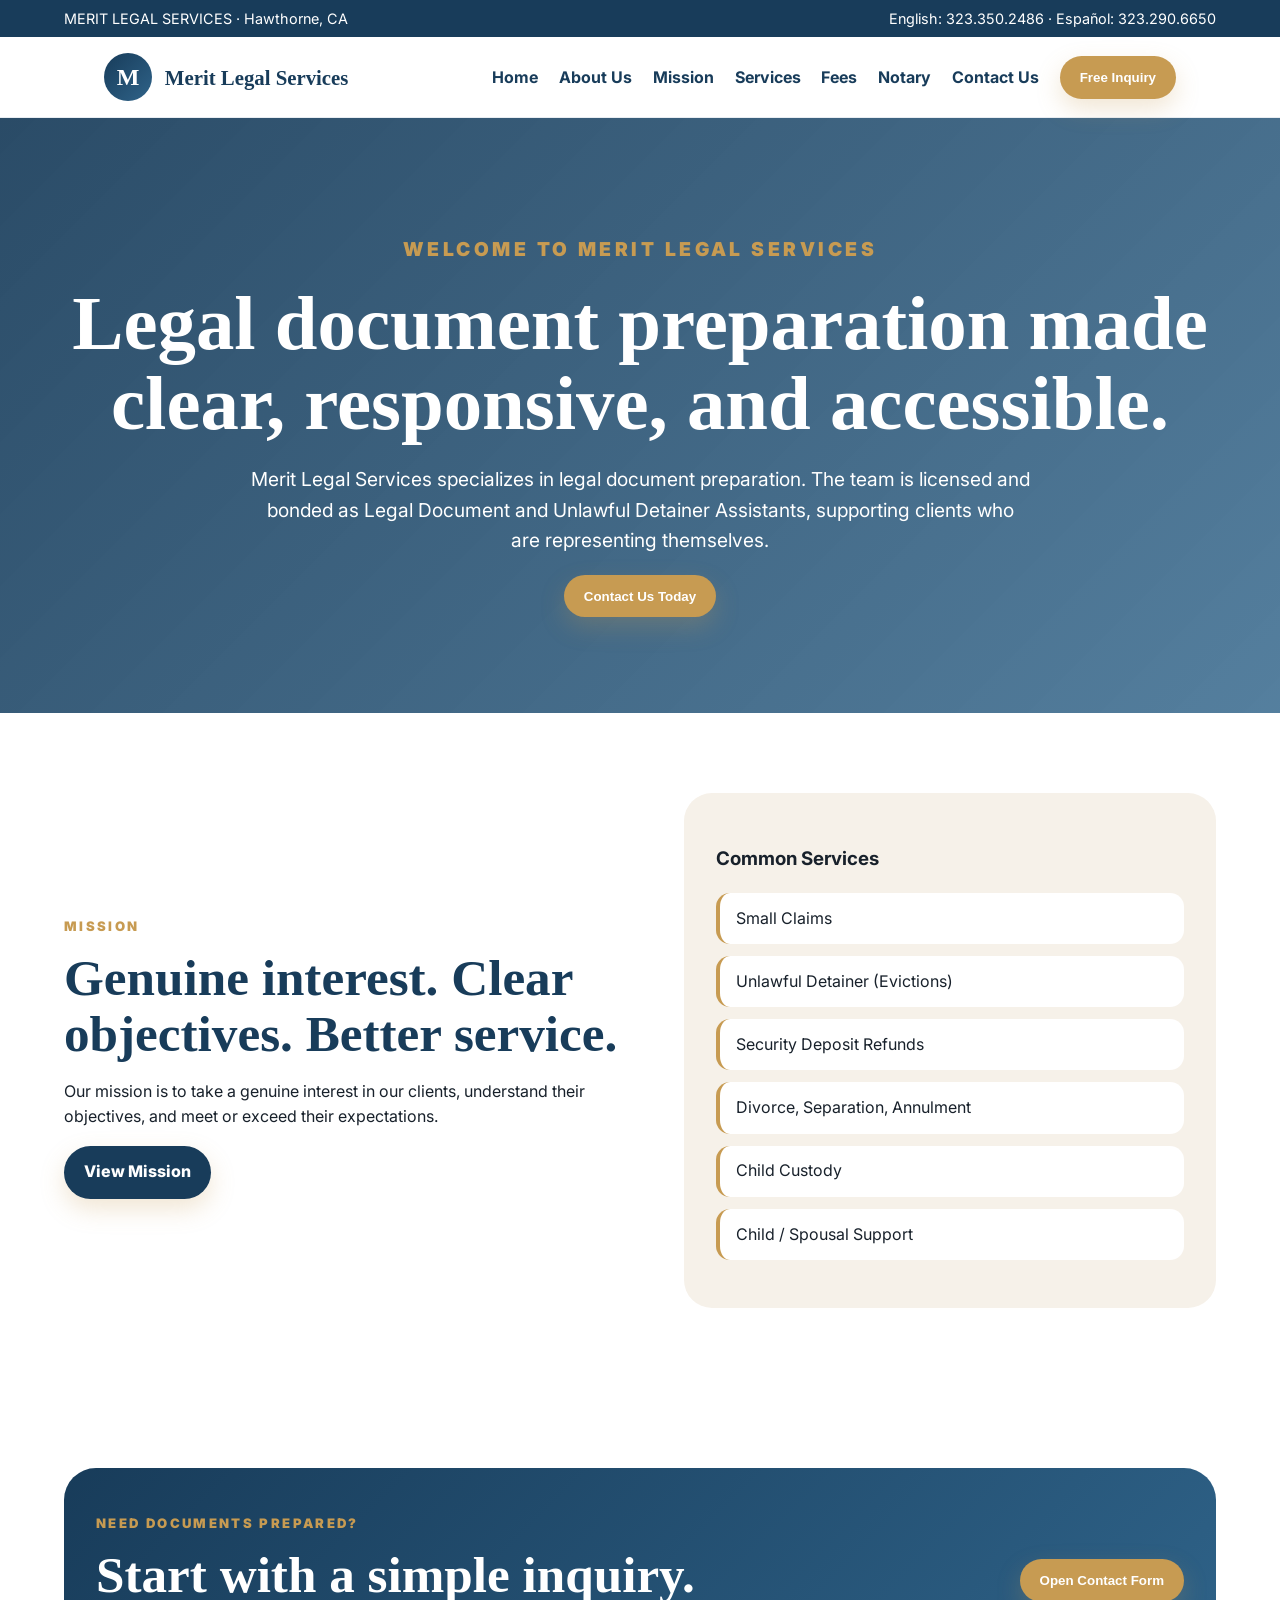
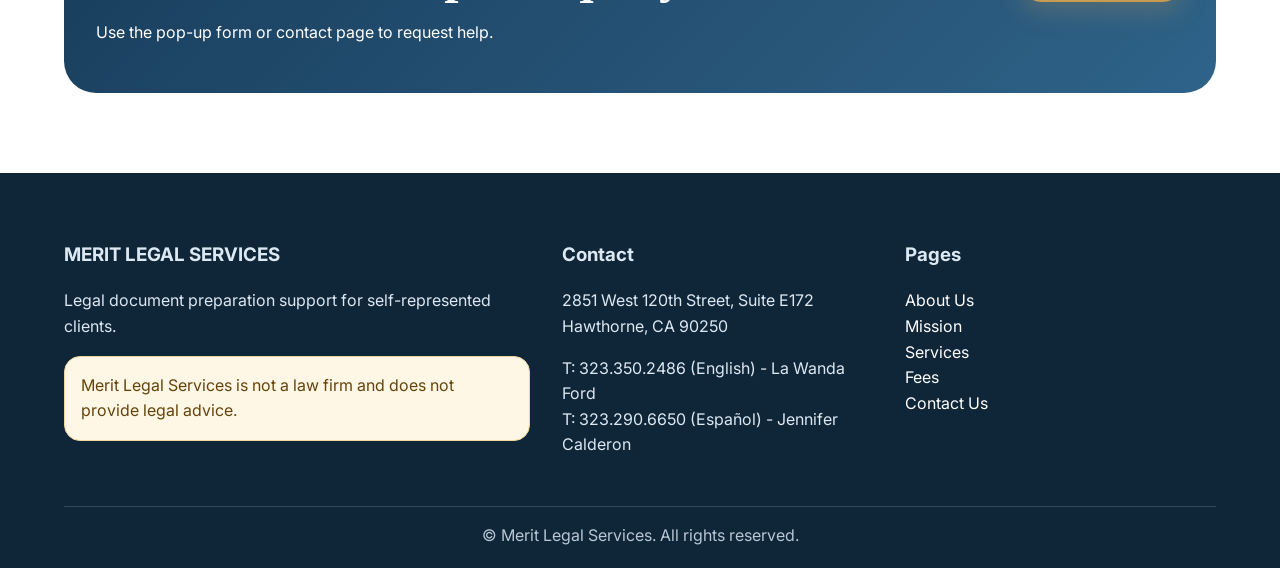
==== index.html @ 020cb0d4 "Add files via upload" ====
<!doctype html><html lang="en"><head><meta charset="utf-8"><meta name="viewport" content="width=device-width,initial-scale=1"><title>Home | Merit Legal Services</title><link rel="stylesheet" href="style.css"><link rel="preconnect" href="https://fonts.googleapis.com"><link href="https://fonts.googleapis.com/css2?family=Inter:wght@400;600;700;800&display=swap" rel="stylesheet"></head><body><div class="topbar"><span>MERIT LEGAL SERVICES · Hawthorne, CA</span><span>English: 323.350.2486 · Español: 323.290.6650</span></div><header><nav class="nav"><a class="brand" href="index.html"><span class="mark">M</span><strong>Merit Legal Services</strong></a><button class="menu" aria-label="Open menu">☰</button><div class="links"><a href="index.html">Home</a><a href="about-us.html">About Us</a><a href="mission.html">Mission</a><a href="services.html">Services</a><a href="merit-legal-services.html">Fees</a><a href="notary-public-mobile.html">Notary</a><a href="contact-us.html">Contact Us</a><button class="btn" data-open-modal>Free Inquiry</button></div></nav></header><section class="hero"><div><p class="eyebrow">Welcome to Merit Legal Services</p><h1>Legal document preparation made clear, responsive, and accessible.</h1><p>Merit Legal Services specializes in legal document preparation. The team is licensed and bonded as Legal Document and Unlawful Detainer Assistants, supporting clients who are representing themselves.</p><button class="btn" data-open-modal>Contact Us Today</button></div></section><section class="section"><div class="wrap split"><div><p class="eyebrow">Mission</p><h2 class="h2">Genuine interest. Clear objectives. Better service.</h2><p>Our mission is to take a genuine interest in our clients, understand their objectives, and meet or exceed their expectations.</p><a class="btn secondary" href="mission.html">View Mission</a></div><div class="panel"><h3>Common Services</h3><ul class="list"><li>Small Claims</li><li>Unlawful Detainer (Evictions)</li><li>Security Deposit Refunds</li><li>Divorce, Separation, Annulment</li><li>Child Custody</li><li>Child / Spousal Support</li></ul></div></div></section><section class="section"><div class="wrap cta"><div><p class="eyebrow">Need documents prepared?</p><h2 class="h2" style="color:white">Start with a simple inquiry.</h2><p>Use the pop-up form or contact page to request help.</p></div><button class="btn" data-open-modal>Open Contact Form</button></div></section><footer class="footer"><div class="footer-grid"><div><h3>MERIT LEGAL SERVICES</h3><p>Legal document preparation support for self-represented clients.</p><p class="notice">Merit Legal Services is not a law firm and does not provide legal advice.</p></div><div><h3>Contact</h3><p>2851 West 120th Street, Suite E172<br>Hawthorne, CA 90250</p><p>T: 323.350.2486 (English) - La Wanda Ford<br>T: 323.290.6650 (Español) - Jennifer Calderon</p></div><div><h3>Pages</h3><p><a href="about-us.html">About Us</a><br><a href="mission.html">Mission</a><br><a href="services.html">Services</a><br><a href="merit-legal-services.html">Fees</a><br><a href="contact-us.html">Contact Us</a></p></div></div><div class="small">© Merit Legal Services. All rights reserved.</div></footer><div class="modal"><div class="modal-box"><button class="close" data-close-modal>×</button><p class="eyebrow">Quick Contact</p><h2 class="h2">Request help</h2><form class="form"><input required placeholder="Full Name"><input required type="email" placeholder="Email Address"><input placeholder="Phone Number"><select><option>Legal Document Preparation</option><option>Unlawful Detainer / Eviction</option><option>Notary Public Mobile</option><option>Other</option></select><textarea placeholder="How can Merit Legal Services help?"></textarea><button class="btn" type="submit">Submit Inquiry</button></form></div></div><div class="toast">Thank you — this demo form is ready to connect to your email service.</div><script src="script.js"></script></body></html>
---- style.css ----
:root{--navy:#183c5a;--blue:#2f6389;--gold:#c79b52;--cream:#f6f1e9;--ink:#18212b;--muted:#657381;--white:#fff;--shadow:0 18px 55px rgba(24,60,90,.16)}*{box-sizing:border-box}body{margin:0;font-family:Inter,Arial,sans-serif;color:var(--ink);background:#fff;line-height:1.6}a{color:inherit}header{position:sticky;top:0;z-index:10;background:rgba(255,255,255,.95);backdrop-filter:blur(14px);border-bottom:1px solid #e8edf2}.topbar{background:var(--navy);color:#fff;font-size:.9rem;padding:.45rem 5%;display:flex;justify-content:space-between;gap:1rem;flex-wrap:wrap}.nav{display:flex;align-items:center;justify-content:space-between;padding:1rem 5%;max-width:1200px;margin:auto}.brand{display:flex;align-items:center;gap:.8rem;text-decoration:none}.mark{width:48px;height:48px;border-radius:50%;display:grid;place-items:center;background:linear-gradient(135deg,var(--navy),var(--blue));color:#fff;font-family:Georgia,serif;font-size:1.5rem;font-weight:bold}.brand strong{font-family:Georgia,serif;font-size:1.3rem;color:var(--navy)}.links{display:flex;gap:1.3rem;align-items:center}.links a{text-decoration:none;font-weight:700;color:var(--navy)}.links a:hover{color:var(--gold)}.menu{display:none;background:none;border:0;font-size:2rem;color:var(--navy)}.btn{border:0;border-radius:999px;background:var(--gold);color:#fff;padding:.85rem 1.25rem;font-weight:800;cursor:pointer;text-decoration:none;display:inline-flex;align-items:center;justify-content:center;box-shadow:0 10px 24px rgba(199,155,82,.25)}.btn.secondary{background:var(--navy)}.hero{background:linear-gradient(135deg,rgba(24,60,90,.92),rgba(47,99,137,.82)),url('https://images.unsplash.com/photo-1589829545856-d10d557cf95f?auto=format&fit=crop&w=1800&q=80') center/cover;min-height:560px;color:#fff;display:grid;place-items:center;text-align:center;padding:6rem 5%}.hero h1{font-family:Georgia,serif;font-size:clamp(2.3rem,6vw,5rem);line-height:1.05;margin:0}.hero p{max-width:780px;margin:1.2rem auto;font-size:1.2rem}.section{padding:5rem 5%}.wrap{max-width:1200px;margin:auto}.eyebrow{text-transform:uppercase;letter-spacing:.18em;color:var(--gold);font-weight:900;font-size:.82rem}.h2{font-family:Georgia,serif;color:var(--navy);font-size:clamp(2rem,4vw,3.2rem);line-height:1.1;margin:.35rem 0 1rem}.grid{display:grid;grid-template-columns:repeat(3,1fr);gap:1.2rem}.card{background:#fff;border:1px solid #e8edf2;border-radius:24px;padding:1.5rem;box-shadow:var(--shadow)}.card h3{color:var(--navy);margin-top:0}.split{display:grid;grid-template-columns:1.05fr .95fr;gap:2rem;align-items:center}.panel{background:var(--cream);border-radius:28px;padding:2rem}.list{display:grid;gap:.75rem;margin:1rem 0;padding:0;list-style:none}.list li{padding:.8rem 1rem;background:#fff;border-radius:14px;border-left:4px solid var(--gold)}.fees{width:100%;border-collapse:collapse;background:#fff;border-radius:22px;overflow:hidden;box-shadow:var(--shadow)}.fees th{background:var(--navy);color:#fff;text-align:left}.fees th,.fees td{padding:1rem;border-bottom:1px solid #e8edf2;vertical-align:top}.cta{background:linear-gradient(135deg,var(--navy),var(--blue));color:#fff;border-radius:32px;padding:2rem;display:flex;align-items:center;justify-content:space-between;gap:1rem}.form{display:grid;gap:1rem}.form input,.form select,.form textarea{width:100%;padding:1rem;border:1px solid #d7e0e8;border-radius:14px;font:inherit}.form textarea{min-height:130px}.notice{background:#fff7e6;border:1px solid #f1d69d;border-radius:16px;padding:1rem;color:#64430a}.footer{background:#0f2538;color:#dce8f2;padding:3rem 5% 1.2rem}.footer-grid{max-width:1200px;margin:auto;display:grid;grid-template-columns:1.5fr 1fr 1fr;gap:2rem}.footer a{color:#fff;text-decoration:none}.small{border-top:1px solid rgba(255,255,255,.15);margin-top:2rem;padding-top:1rem;text-align:center;color:#b8c7d5}.modal{position:fixed;inset:0;background:rgba(0,0,0,.55);display:none;align-items:center;justify-content:center;z-index:99;padding:1rem}.modal.open{display:flex}.modal-box{background:#fff;border-radius:24px;max-width:560px;width:100%;padding:1.5rem;position:relative}.close{position:absolute;right:1rem;top:1rem;border:0;background:#eef3f8;border-radius:50%;width:36px;height:36px;font-size:1.3rem;cursor:pointer}.toast{position:fixed;right:1rem;bottom:1rem;background:var(--navy);color:#fff;padding:1rem 1.2rem;border-radius:16px;display:none;z-index:120}.toast.show{display:block}@media(max-width:850px){.links{display:none;position:absolute;top:100%;left:0;right:0;background:#fff;flex-direction:column;padding:1rem;border-bottom:1px solid #e8edf2}.links.open{display:flex}.menu{display:block}.grid,.split,.footer-grid{grid-template-columns:1fr}.cta{display:block}.hero{min-height:480px}.topbar{display:none}}
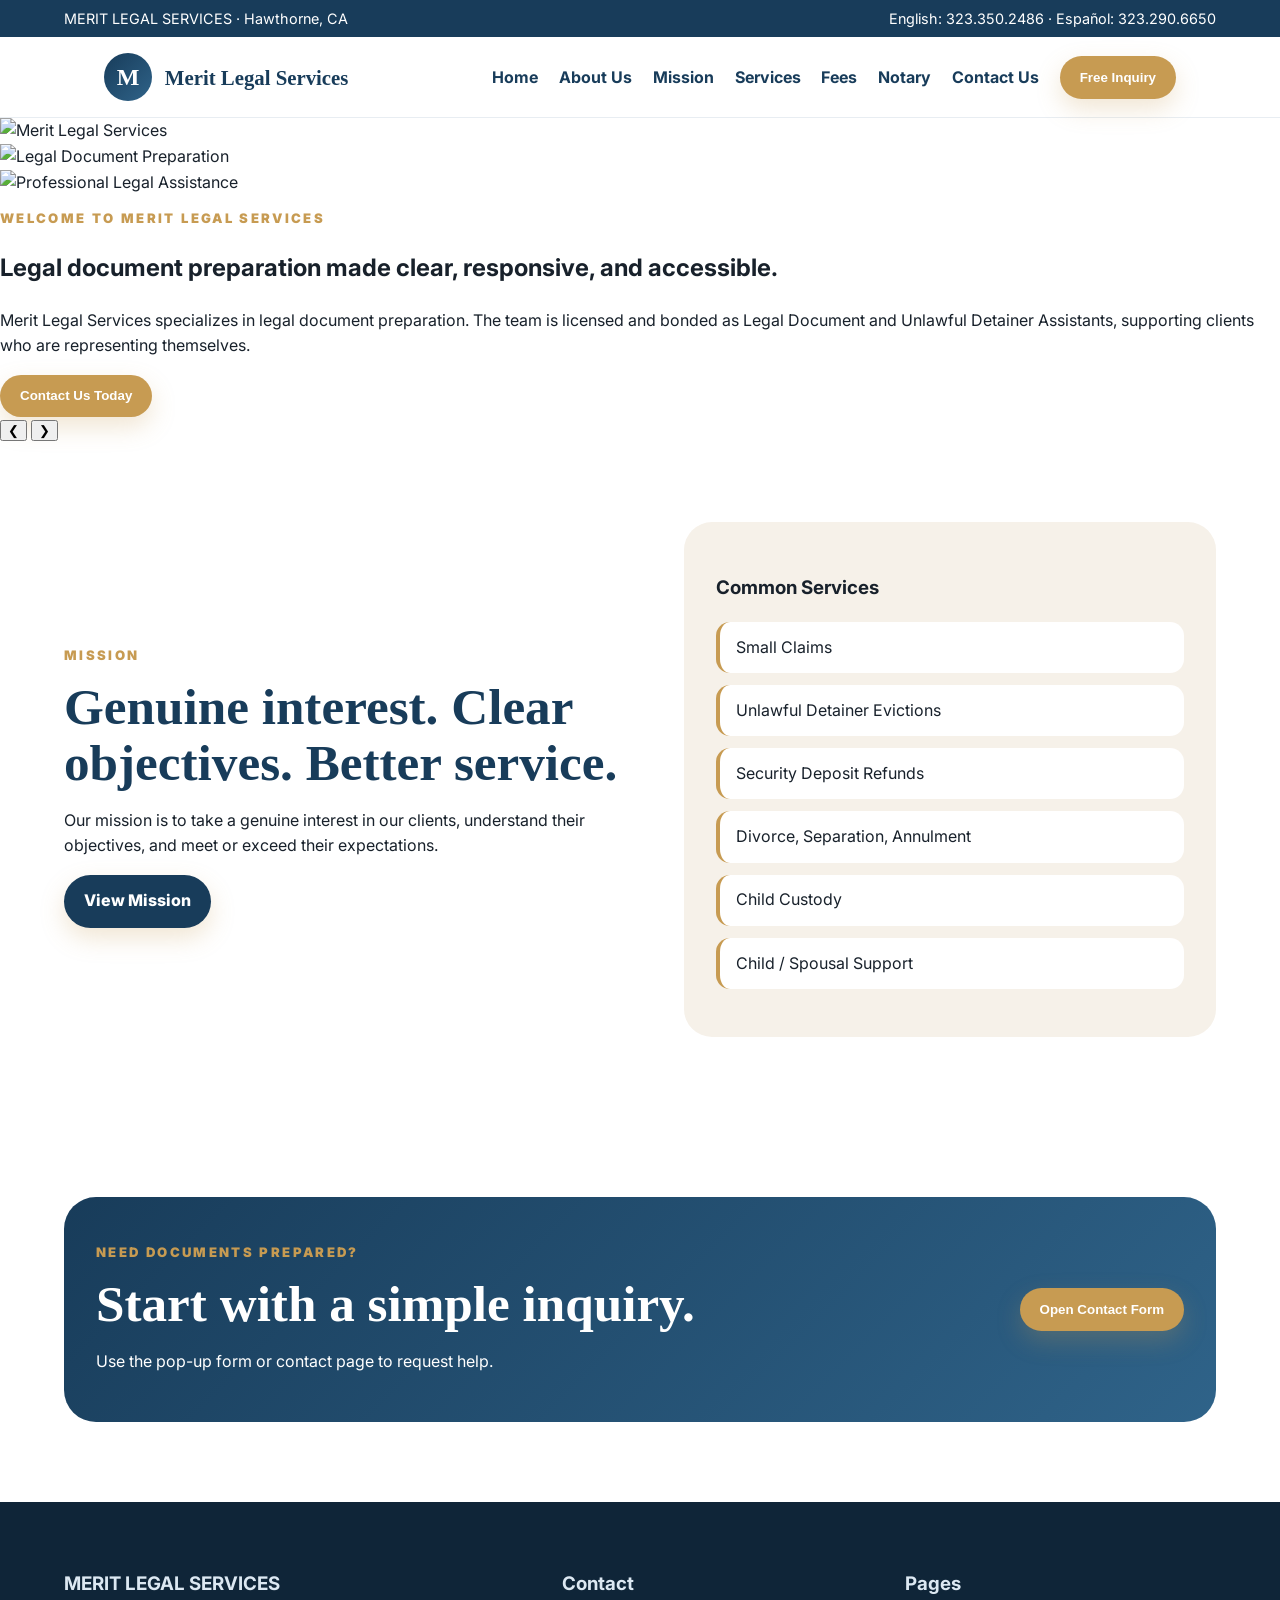
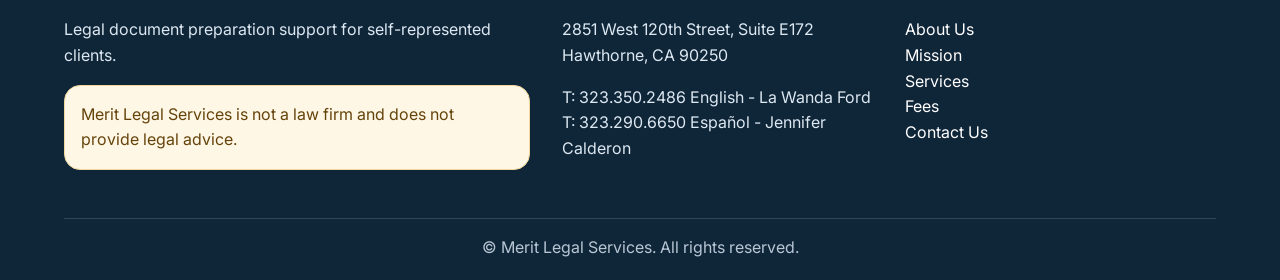
==== commit d68ae355: "Implement hero image slider in index.html Added a hero image slider to enhance visual appeal and use" ====
--- a/index.html
+++ b/index.html
@@ -1 +1,218 @@
-<!doctype html><html lang="en"><head><meta charset="utf-8"><meta name="viewport" content="width=device-width,initial-scale=1"><title>Home | Merit Legal Services</title><link rel="stylesheet" href="style.css"><link rel="preconnect" href="https://fonts.googleapis.com"><link href="https://fonts.googleapis.com/css2?family=Inter:wght@400;600;700;800&display=swap" rel="stylesheet"></head><body><div class="topbar"><span>MERIT LEGAL SERVICES · Hawthorne, CA</span><span>English: 323.350.2486 · Español: 323.290.6650</span></div><header><nav class="nav"><a class="brand" href="index.html"><span class="mark">M</span><strong>Merit Legal Services</strong></a><button class="menu" aria-label="Open menu">☰</button><div class="links"><a href="index.html">Home</a><a href="about-us.html">About Us</a><a href="mission.html">Mission</a><a href="services.html">Services</a><a href="merit-legal-services.html">Fees</a><a href="notary-public-mobile.html">Notary</a><a href="contact-us.html">Contact Us</a><button class="btn" data-open-modal>Free Inquiry</button></div></nav></header><section class="hero"><div><p class="eyebrow">Welcome to Merit Legal Services</p><h1>Legal document preparation made clear, responsive, and accessible.</h1><p>Merit Legal Services specializes in legal document preparation. The team is licensed and bonded as Legal Document and Unlawful Detainer Assistants, supporting clients who are representing themselves.</p><button class="btn" data-open-modal>Contact Us Today</button></div></section><section class="section"><div class="wrap split"><div><p class="eyebrow">Mission</p><h2 class="h2">Genuine interest. Clear objectives. Better service.</h2><p>Our mission is to take a genuine interest in our clients, understand their objectives, and meet or exceed their expectations.</p><a class="btn secondary" href="mission.html">View Mission</a></div><div class="panel"><h3>Common Services</h3><ul class="list"><li>Small Claims</li><li>Unlawful Detainer (Evictions)</li><li>Security Deposit Refunds</li><li>Divorce, Separation, Annulment</li><li>Child Custody</li><li>Child / Spousal Support</li></ul></div></div></section><section class="section"><div class="wrap cta"><div><p class="eyebrow">Need documents prepared?</p><h2 class="h2" style="color:white">Start with a simple inquiry.</h2><p>Use the pop-up form or contact page to request help.</p></div><button class="btn" data-open-modal>Open Contact Form</button></div></section><footer class="footer"><div class="footer-grid"><div><h3>MERIT LEGAL SERVICES</h3><p>Legal document preparation support for self-represented clients.</p><p class="notice">Merit Legal Services is not a law firm and does not provide legal advice.</p></div><div><h3>Contact</h3><p>2851 West 120th Street, Suite E172<br>Hawthorne, CA 90250</p><p>T: 323.350.2486 (English) - La Wanda Ford<br>T: 323.290.6650 (Español) - Jennifer Calderon</p></div><div><h3>Pages</h3><p><a href="about-us.html">About Us</a><br><a href="mission.html">Mission</a><br><a href="services.html">Services</a><br><a href="merit-legal-services.html">Fees</a><br><a href="contact-us.html">Contact Us</a></p></div></div><div class="small">© Merit Legal Services. All rights reserved.</div></footer><div class="modal"><div class="modal-box"><button class="close" data-close-modal>×</button><p class="eyebrow">Quick Contact</p><h2 class="h2">Request help</h2><form class="form"><input required placeholder="Full Name"><input required type="email" placeholder="Email Address"><input placeholder="Phone Number"><select><option>Legal Document Preparation</option><option>Unlawful Detainer / Eviction</option><option>Notary Public Mobile</option><option>Other</option></select><textarea placeholder="How can Merit Legal Services help?"></textarea><button class="btn" type="submit">Submit Inquiry</button></form></div></div><div class="toast">Thank you — this demo form is ready to connect to your email service.</div><script src="script.js"></script></body></html>+<!doctype html>
+<html lang="en">
+<head>
+  <meta charset="utf-8">
+  <meta name="viewport" content="width=device-width,initial-scale=1">
+  <title>Home | Merit Legal Services</title>
+
+  <link rel="stylesheet" href="style.css">
+  <link rel="preconnect" href="https://fonts.googleapis.com">
+  <link href="https://fonts.googleapis.com/css2?family=Inter:wght@400;600;700;800&display=swap" rel="stylesheet">
+</head>
+
+<body>
+
+  <div class="topbar">
+    <span>MERIT LEGAL SERVICES · Hawthorne, CA</span>
+    <span>English: 323.350.2486 · Español: 323.290.6650</span>
+  </div>
+
+  <header>
+    <nav class="nav">
+      <a class="brand" href="index.html">
+        <span class="mark">M</span>
+        <strong>Merit Legal Services</strong>
+      </a>
+
+      <button class="menu" aria-label="Open menu">☰</button>
+
+      <div class="links">
+        <a href="index.html">Home</a>
+        <a href="about-us.html">About Us</a>
+        <a href="mission.html">Mission</a>
+        <a href="services.html">Services</a>
+        <a href="merit-legal-services.html">Fees</a>
+        <a href="notary-public-mobile.html">Notary</a>
+        <a href="contact-us.html">Contact Us</a>
+        <button class="btn" data-open-modal>Free Inquiry</button>
+      </div>
+    </nav>
+  </header>
+
+  <!-- Hero Image Slider -->
+  <section class="hero-slider">
+
+    <div class="slide active">
+      <img src="images/slider1.jpg" alt="Merit Legal Services">
+      <div class="overlay"></div>
+    </div>
+
+    <div class="slide">
+      <img src="images/slider2.jpg" alt="Legal Document Preparation">
+      <div class="overlay"></div>
+    </div>
+
+    <div class="slide">
+      <img src="images/slider3.jpg" alt="Professional Legal Assistance">
+      <div class="overlay"></div>
+    </div>
+
+    <div class="hero-content">
+      <p class="eyebrow">Welcome to Merit Legal Services</p>
+
+      <h1>
+        Legal document preparation made clear, responsive, and accessible.
+      </h1>
+
+      <p>
+        Merit Legal Services specializes in legal document preparation. The team is licensed and bonded as Legal Document and Unlawful Detainer Assistants, supporting clients who are representing themselves.
+      </p>
+
+      <button class="btn" data-open-modal>Contact Us Today</button>
+    </div>
+
+    <button class="slider-btn prev" aria-label="Previous slide">&#10094;</button>
+    <button class="slider-btn next" aria-label="Next slide">&#10095;</button>
+
+    <div class="slider-dots">
+      <span class="dot active" aria-label="Slide 1"></span>
+      <span class="dot" aria-label="Slide 2"></span>
+      <span class="dot" aria-label="Slide 3"></span>
+    </div>
+
+  </section>
+
+  <section class="section">
+    <div class="wrap split">
+      <div>
+        <p class="eyebrow">Mission</p>
+
+        <h2 class="h2">
+          Genuine interest. Clear objectives. Better service.
+        </h2>
+
+        <p>
+          Our mission is to take a genuine interest in our clients, understand their objectives, and meet or exceed their expectations.
+        </p>
+
+        <a class="btn secondary" href="mission.html">View Mission</a>
+      </div>
+
+      <div class="panel">
+        <h3>Common Services</h3>
+
+        <ul class="list">
+          <li>Small Claims</li>
+          <li>Unlawful Detainer Evictions</li>
+          <li>Security Deposit Refunds</li>
+          <li>Divorce, Separation, Annulment</li>
+          <li>Child Custody</li>
+          <li>Child / Spousal Support</li>
+        </ul>
+      </div>
+    </div>
+  </section>
+
+  <section class="section">
+    <div class="wrap cta">
+      <div>
+        <p class="eyebrow">Need documents prepared?</p>
+
+        <h2 class="h2" style="color:white">
+          Start with a simple inquiry.
+        </h2>
+
+        <p>
+          Use the pop-up form or contact page to request help.
+        </p>
+      </div>
+
+      <button class="btn" data-open-modal>Open Contact Form</button>
+    </div>
+  </section>
+
+  <footer class="footer">
+    <div class="footer-grid">
+
+      <div>
+        <h3>MERIT LEGAL SERVICES</h3>
+
+        <p>
+          Legal document preparation support for self-represented clients.
+        </p>
+
+        <p class="notice">
+          Merit Legal Services is not a law firm and does not provide legal advice.
+        </p>
+      </div>
+
+      <div>
+        <h3>Contact</h3>
+
+        <p>
+          2851 West 120th Street, Suite E172<br>
+          Hawthorne, CA 90250
+        </p>
+
+        <p>
+          T: 323.350.2486 English - La Wanda Ford<br>
+          T: 323.290.6650 Español - Jennifer Calderon
+        </p>
+      </div>
+
+      <div>
+        <h3>Pages</h3>
+
+        <p>
+          <a href="about-us.html">About Us</a><br>
+          <a href="mission.html">Mission</a><br>
+          <a href="services.html">Services</a><br>
+          <a href="merit-legal-services.html">Fees</a><br>
+          <a href="contact-us.html">Contact Us</a>
+        </p>
+      </div>
+
+    </div>
+
+    <div class="small">
+      © Merit Legal Services. All rights reserved.
+    </div>
+  </footer>
+
+  <div class="modal">
+    <div class="modal-box">
+
+      <button class="close" data-close-modal>×</button>
+
+      <p class="eyebrow">Quick Contact</p>
+
+      <h2 class="h2">Request help</h2>
+
+      <form class="form">
+        <input required placeholder="Full Name">
+        <input required type="email" placeholder="Email Address">
+        <input placeholder="Phone Number">
+
+        <select>
+          <option>Legal Document Preparation</option>
+          <option>Unlawful Detainer / Eviction</option>
+          <option>Notary Public Mobile</option>
+          <option>Other</option>
+        </select>
+
+        <textarea placeholder="How can Merit Legal Services help?"></textarea>
+
+        <button class="btn" type="submit">Submit Inquiry</button>
+      </form>
+
+    </div>
+  </div>
+
+  <div class="toast">
+    Thank you — this demo form is ready to connect to your email service.
+  </div>
+
+  <script src="script.js"></script>
+
+</body>
+</html>
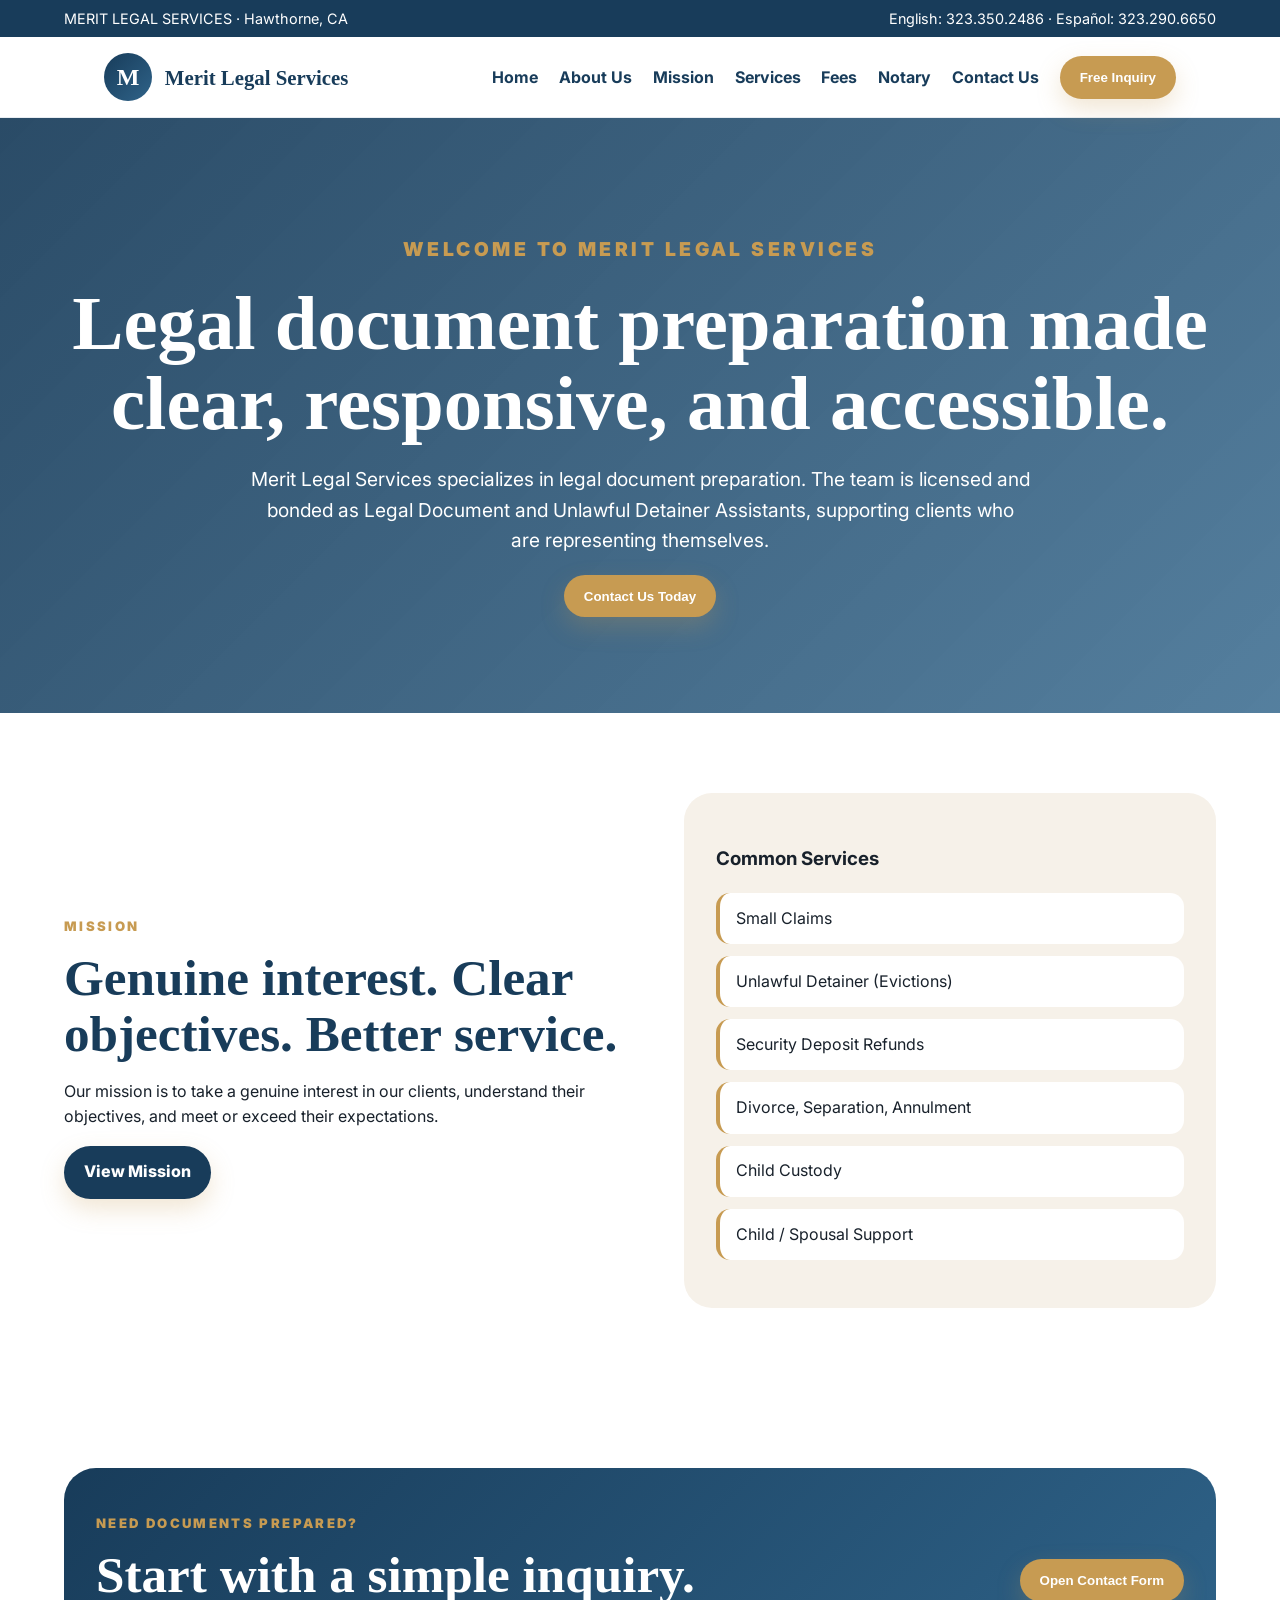
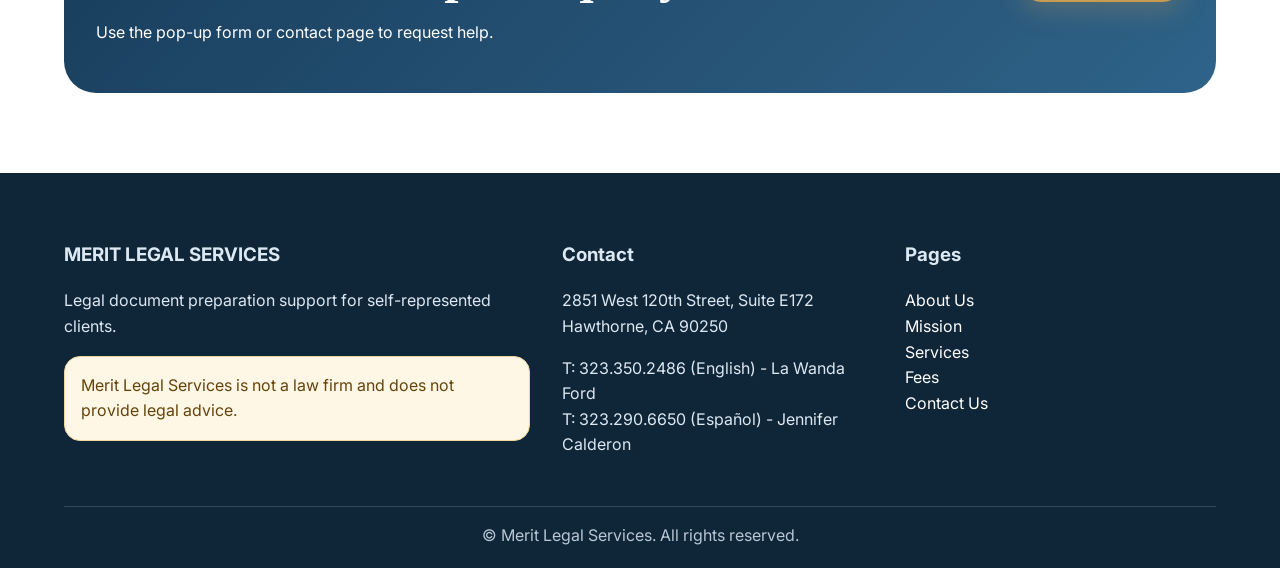
==== commit 1e8bca18: "Add files via upload Updating all files" ====
--- a/index.html
+++ b/index.html
@@ -1,218 +1 @@
-<!doctype html>
-<html lang="en">
-<head>
-  <meta charset="utf-8">
-  <meta name="viewport" content="width=device-width,initial-scale=1">
-  <title>Home | Merit Legal Services</title>
-
-  <link rel="stylesheet" href="style.css">
-  <link rel="preconnect" href="https://fonts.googleapis.com">
-  <link href="https://fonts.googleapis.com/css2?family=Inter:wght@400;600;700;800&display=swap" rel="stylesheet">
-</head>
-
-<body>
-
-  <div class="topbar">
-    <span>MERIT LEGAL SERVICES · Hawthorne, CA</span>
-    <span>English: 323.350.2486 · Español: 323.290.6650</span>
-  </div>
-
-  <header>
-    <nav class="nav">
-      <a class="brand" href="index.html">
-        <span class="mark">M</span>
-        <strong>Merit Legal Services</strong>
-      </a>
-
-      <button class="menu" aria-label="Open menu">☰</button>
-
-      <div class="links">
-        <a href="index.html">Home</a>
-        <a href="about-us.html">About Us</a>
-        <a href="mission.html">Mission</a>
-        <a href="services.html">Services</a>
-        <a href="merit-legal-services.html">Fees</a>
-        <a href="notary-public-mobile.html">Notary</a>
-        <a href="contact-us.html">Contact Us</a>
-        <button class="btn" data-open-modal>Free Inquiry</button>
-      </div>
-    </nav>
-  </header>
-
-  <!-- Hero Image Slider -->
-  <section class="hero-slider">
-
-    <div class="slide active">
-      <img src="images/slider1.jpg" alt="Merit Legal Services">
-      <div class="overlay"></div>
-    </div>
-
-    <div class="slide">
-      <img src="images/slider2.jpg" alt="Legal Document Preparation">
-      <div class="overlay"></div>
-    </div>
-
-    <div class="slide">
-      <img src="images/slider3.jpg" alt="Professional Legal Assistance">
-      <div class="overlay"></div>
-    </div>
-
-    <div class="hero-content">
-      <p class="eyebrow">Welcome to Merit Legal Services</p>
-
-      <h1>
-        Legal document preparation made clear, responsive, and accessible.
-      </h1>
-
-      <p>
-        Merit Legal Services specializes in legal document preparation. The team is licensed and bonded as Legal Document and Unlawful Detainer Assistants, supporting clients who are representing themselves.
-      </p>
-
-      <button class="btn" data-open-modal>Contact Us Today</button>
-    </div>
-
-    <button class="slider-btn prev" aria-label="Previous slide">&#10094;</button>
-    <button class="slider-btn next" aria-label="Next slide">&#10095;</button>
-
-    <div class="slider-dots">
-      <span class="dot active" aria-label="Slide 1"></span>
-      <span class="dot" aria-label="Slide 2"></span>
-      <span class="dot" aria-label="Slide 3"></span>
-    </div>
-
-  </section>
-
-  <section class="section">
-    <div class="wrap split">
-      <div>
-        <p class="eyebrow">Mission</p>
-
-        <h2 class="h2">
-          Genuine interest. Clear objectives. Better service.
-        </h2>
-
-        <p>
-          Our mission is to take a genuine interest in our clients, understand their objectives, and meet or exceed their expectations.
-        </p>
-
-        <a class="btn secondary" href="mission.html">View Mission</a>
-      </div>
-
-      <div class="panel">
-        <h3>Common Services</h3>
-
-        <ul class="list">
-          <li>Small Claims</li>
-          <li>Unlawful Detainer Evictions</li>
-          <li>Security Deposit Refunds</li>
-          <li>Divorce, Separation, Annulment</li>
-          <li>Child Custody</li>
-          <li>Child / Spousal Support</li>
-        </ul>
-      </div>
-    </div>
-  </section>
-
-  <section class="section">
-    <div class="wrap cta">
-      <div>
-        <p class="eyebrow">Need documents prepared?</p>
-
-        <h2 class="h2" style="color:white">
-          Start with a simple inquiry.
-        </h2>
-
-        <p>
-          Use the pop-up form or contact page to request help.
-        </p>
-      </div>
-
-      <button class="btn" data-open-modal>Open Contact Form</button>
-    </div>
-  </section>
-
-  <footer class="footer">
-    <div class="footer-grid">
-
-      <div>
-        <h3>MERIT LEGAL SERVICES</h3>
-
-        <p>
-          Legal document preparation support for self-represented clients.
-        </p>
-
-        <p class="notice">
-          Merit Legal Services is not a law firm and does not provide legal advice.
-        </p>
-      </div>
-
-      <div>
-        <h3>Contact</h3>
-
-        <p>
-          2851 West 120th Street, Suite E172<br>
-          Hawthorne, CA 90250
-        </p>
-
-        <p>
-          T: 323.350.2486 English - La Wanda Ford<br>
-          T: 323.290.6650 Español - Jennifer Calderon
-        </p>
-      </div>
-
-      <div>
-        <h3>Pages</h3>
-
-        <p>
-          <a href="about-us.html">About Us</a><br>
-          <a href="mission.html">Mission</a><br>
-          <a href="services.html">Services</a><br>
-          <a href="merit-legal-services.html">Fees</a><br>
-          <a href="contact-us.html">Contact Us</a>
-        </p>
-      </div>
-
-    </div>
-
-    <div class="small">
-      © Merit Legal Services. All rights reserved.
-    </div>
-  </footer>
-
-  <div class="modal">
-    <div class="modal-box">
-
-      <button class="close" data-close-modal>×</button>
-
-      <p class="eyebrow">Quick Contact</p>
-
-      <h2 class="h2">Request help</h2>
-
-      <form class="form">
-        <input required placeholder="Full Name">
-        <input required type="email" placeholder="Email Address">
-        <input placeholder="Phone Number">
-
-        <select>
-          <option>Legal Document Preparation</option>
-          <option>Unlawful Detainer / Eviction</option>
-          <option>Notary Public Mobile</option>
-          <option>Other</option>
-        </select>
-
-        <textarea placeholder="How can Merit Legal Services help?"></textarea>
-
-        <button class="btn" type="submit">Submit Inquiry</button>
-      </form>
-
-    </div>
-  </div>
-
-  <div class="toast">
-    Thank you — this demo form is ready to connect to your email service.
-  </div>
-
-  <script src="script.js"></script>
-
-</body>
-</html>
+<!doctype html><html lang="en"><head><meta charset="utf-8"><meta name="viewport" content="width=device-width,initial-scale=1"><title>Home | Merit Legal Services</title><link rel="stylesheet" href="style.css"><link rel="preconnect" href="https://fonts.googleapis.com"><link href="https://fonts.googleapis.com/css2?family=Inter:wght@400;600;700;800&display=swap" rel="stylesheet"></head><body><div class="topbar"><span>MERIT LEGAL SERVICES · Hawthorne, CA</span><span>English: 323.350.2486 · Español: 323.290.6650</span></div><header><nav class="nav"><a class="brand" href="index.html"><span class="mark">M</span><strong>Merit Legal Services</strong></a><button class="menu" aria-label="Open menu">☰</button><div class="links"><a href="index.html">Home</a><a href="about-us.html">About Us</a><a href="mission.html">Mission</a><a href="services.html">Services</a><a href="merit-legal-services.html">Fees</a><a href="notary-public-mobile.html">Notary</a><a href="contact-us.html">Contact Us</a><button class="btn" data-open-modal>Free Inquiry</button></div></nav></header><section class="hero"><div><p class="eyebrow">Welcome to Merit Legal Services</p><h1>Legal document preparation made clear, responsive, and accessible.</h1><p>Merit Legal Services specializes in legal document preparation. The team is licensed and bonded as Legal Document and Unlawful Detainer Assistants, supporting clients who are representing themselves.</p><button class="btn" data-open-modal>Contact Us Today</button></div></section><section class="section"><div class="wrap split"><div><p class="eyebrow">Mission</p><h2 class="h2">Genuine interest. Clear objectives. Better service.</h2><p>Our mission is to take a genuine interest in our clients, understand their objectives, and meet or exceed their expectations.</p><a class="btn secondary" href="mission.html">View Mission</a></div><div class="panel"><h3>Common Services</h3><ul class="list"><li>Small Claims</li><li>Unlawful Detainer (Evictions)</li><li>Security Deposit Refunds</li><li>Divorce, Separation, Annulment</li><li>Child Custody</li><li>Child / Spousal Support</li></ul></div></div></section><section class="section"><div class="wrap cta"><div><p class="eyebrow">Need documents prepared?</p><h2 class="h2" style="color:white">Start with a simple inquiry.</h2><p>Use the pop-up form or contact page to request help.</p></div><button class="btn" data-open-modal>Open Contact Form</button></div></section><footer class="footer"><div class="footer-grid"><div><h3>MERIT LEGAL SERVICES</h3><p>Legal document preparation support for self-represented clients.</p><p class="notice">Merit Legal Services is not a law firm and does not provide legal advice.</p></div><div><h3>Contact</h3><p>2851 West 120th Street, Suite E172<br>Hawthorne, CA 90250</p><p>T: 323.350.2486 (English) - La Wanda Ford<br>T: 323.290.6650 (Español) - Jennifer Calderon</p></div><div><h3>Pages</h3><p><a href="about-us.html">About Us</a><br><a href="mission.html">Mission</a><br><a href="services.html">Services</a><br><a href="merit-legal-services.html">Fees</a><br><a href="contact-us.html">Contact Us</a></p></div></div><div class="small">© Merit Legal Services. All rights reserved.</div></footer><div class="modal"><div class="modal-box"><button class="close" data-close-modal>×</button><p class="eyebrow">Quick Contact</p><h2 class="h2">Request help</h2><form class="form"><input required placeholder="Full Name"><input required type="email" placeholder="Email Address"><input placeholder="Phone Number"><select><option>Legal Document Preparation</option><option>Unlawful Detainer / Eviction</option><option>Notary Public Mobile</option><option>Other</option></select><textarea placeholder="How can Merit Legal Services help?"></textarea><button class="btn" type="submit">Submit Inquiry</button></form></div></div><div class="toast">Thank you — this demo form is ready to connect to your email service.</div><script src="script.js"></script></body></html>
